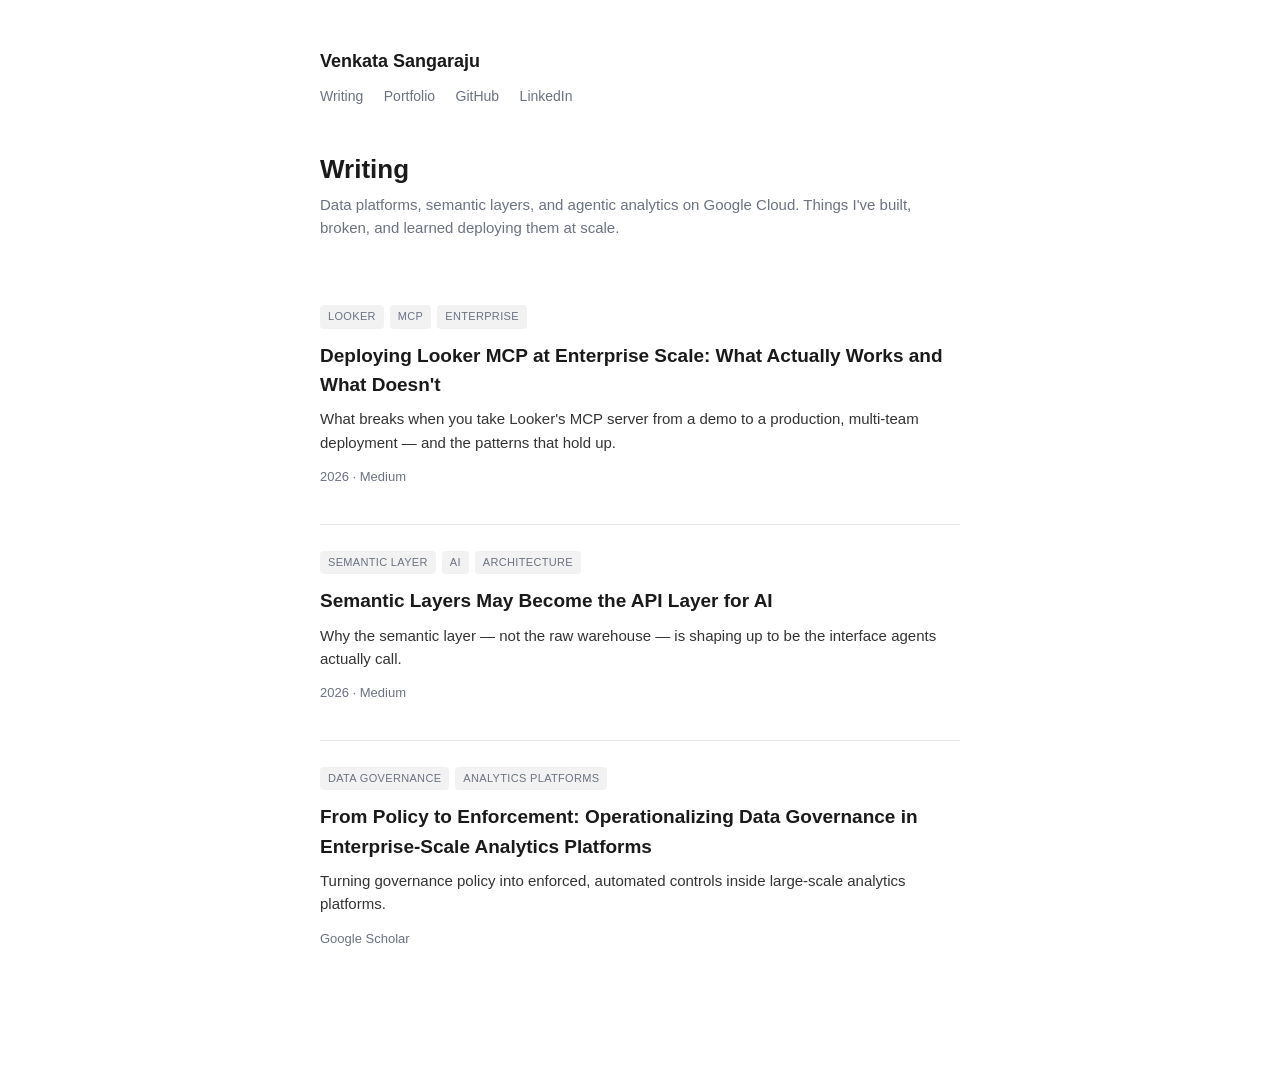
==== index.html @ 283d30bd "Initial site" ====
<!DOCTYPE html>
<html lang="en">
<head>
  <meta charset="UTF-8">
  <meta name="viewport" content="width=device-width, initial-scale=1">
  <title>Venkata Sangaraju</title>
  <link rel="stylesheet" href="style.css">
</head>
<body>

  <header class="site-header">
    <p class="name"><a href="index.html">Venkata Sangaraju</a></p>
    <nav class="site-nav">
      <a href="index.html">Writing</a>
      <a href="portfolio.html">Portfolio</a>
      <a href="https://github.com/YOUR_GITHUB_USERNAME">GitHub</a>
      <a href="https://linkedin.com/in/YOUR_LINKEDIN">LinkedIn</a>
    </nav>
  </header>

  <h1 class="page-title">Writing</h1>
  <p class="page-subtitle">Data platforms, semantic layers, and agentic analytics on Google Cloud. Things I've built, broken, and learned deploying them at scale.</p>

  <main>

    <div class="post">
      <div class="tags"><span>looker</span><span>mcp</span><span>enterprise</span></div>
      <h3><a href="https://medium.com/towards-artificial-intelligence/deploying-looker-mcp-at-enterprise-scale-what-actually-works-and-what-doesnt-a40dd4bab3f3" target="_blank" rel="noopener">Deploying Looker MCP at Enterprise Scale: What Actually Works and What Doesn't</a></h3>
      <p class="excerpt">What breaks when you take Looker's MCP server from a demo to a production, multi-team deployment — and the patterns that hold up.</p>
      <p class="meta">2026 · Medium</p>
    </div>

    <div class="post">
      <div class="tags"><span>semantic layer</span><span>ai</span><span>architecture</span></div>
      <h3><a href="https://medium.com/towards-artificial-intelligence/semantic-layers-may-become-the-api-layer-for-ai-8aac11345b25" target="_blank" rel="noopener">Semantic Layers May Become the API Layer for AI</a></h3>
      <p class="excerpt">Why the semantic layer — not the raw warehouse — is shaping up to be the interface agents actually call.</p>
      <p class="meta">2026 · Medium</p>
    </div>

    <div class="post">
      <div class="tags"><span>data governance</span><span>analytics platforms</span></div>
      <h3><a href="https://scholar.google.com/citations?user=N3pAzukAAAAJ&hl=en" target="_blank" rel="noopener">From Policy to Enforcement: Operationalizing Data Governance in Enterprise-Scale Analytics Platforms</a></h3>
      <p class="excerpt">Turning governance policy into enforced, automated controls inside large-scale analytics platforms.</p>
      <p class="meta">Google Scholar</p>
    </div>

    <!--
      TEMPLATE — copy this block for each new post, newest at the top.
      Point href either at an external link (Medium/dev.to/Scholar) or a local
      file like "posts/my-new-post.html" if you write it directly on this site.
    -->
    <!--
    <div class="post">
      <div class="tags"><span>tag1</span><span>tag2</span></div>
      <h3><a href="posts/my-new-post.html">Post Title</a></h3>
      <p class="excerpt">One or two sentence summary of the post.</p>
      <p class="meta">Month Year · read time</p>
    </div>
    -->

  </main>

</body>
</html>
---- style.css ----
:root {
  --text: #1a1a1a;
  --muted: #6b7280;
  --tag-bg: #f2f2f2;
  --border: #e5e7eb;
  --max-width: 680px;
}

* { box-sizing: border-box; }

body {
  font-family: -apple-system, BlinkMacSystemFont, "Segoe UI", Helvetica, Arial, sans-serif;
  color: var(--text);
  max-width: var(--max-width);
  margin: 0 auto;
  padding: 48px 20px 80px;
  line-height: 1.55;
}

header.site-header {
  margin-bottom: 40px;
}

header.site-header .name {
  font-size: 18px;
  font-weight: 700;
  margin: 0 0 8px;
}

header.site-header .name a {
  color: var(--text);
  text-decoration: none;
}

nav.site-nav a {
  color: var(--muted);
  text-decoration: none;
  margin-right: 16px;
  font-size: 14px;
}

nav.site-nav a:hover {
  color: var(--text);
  text-decoration: underline;
}

h1.page-title {
  font-size: 26px;
  margin: 32px 0 4px;
}

p.page-subtitle {
  color: var(--muted);
  font-size: 15px;
  margin: 0 0 40px;
}

.post {
  padding: 24px 0;
  border-bottom: 1px solid var(--border);
}

.post:last-child {
  border-bottom: none;
}

.tags {
  margin-bottom: 8px;
}

.tags span {
  display: inline-block;
  background: var(--tag-bg);
  color: var(--muted);
  font-size: 11px;
  text-transform: uppercase;
  letter-spacing: 0.03em;
  padding: 3px 8px;
  border-radius: 4px;
  margin-right: 6px;
  margin-bottom: 4px;
}

.post h3 {
  margin: 0 0 8px;
  font-size: 19px;
}

.post h3 a {
  color: var(--text);
  text-decoration: none;
}

.post h3 a:hover {
  text-decoration: underline;
}

.post p.excerpt {
  margin: 0 0 8px;
  color: #333;
  font-size: 15px;
}

.post .meta {
  color: var(--muted);
  font-size: 13px;
}

/* Single post page */
article.post-full h1 {
  font-size: 28px;
  margin-bottom: 8px;
}

article.post-full .meta {
  color: var(--muted);
  font-size: 13px;
  margin-bottom: 32px;
}

article.post-full p {
  font-size: 16px;
  margin-bottom: 20px;
}

a.back-link {
  display: inline-block;
  margin-top: 32px;
  font-size: 14px;
  color: var(--muted);
  text-decoration: none;
}

a.back-link:hover {
  text-decoration: underline;
}
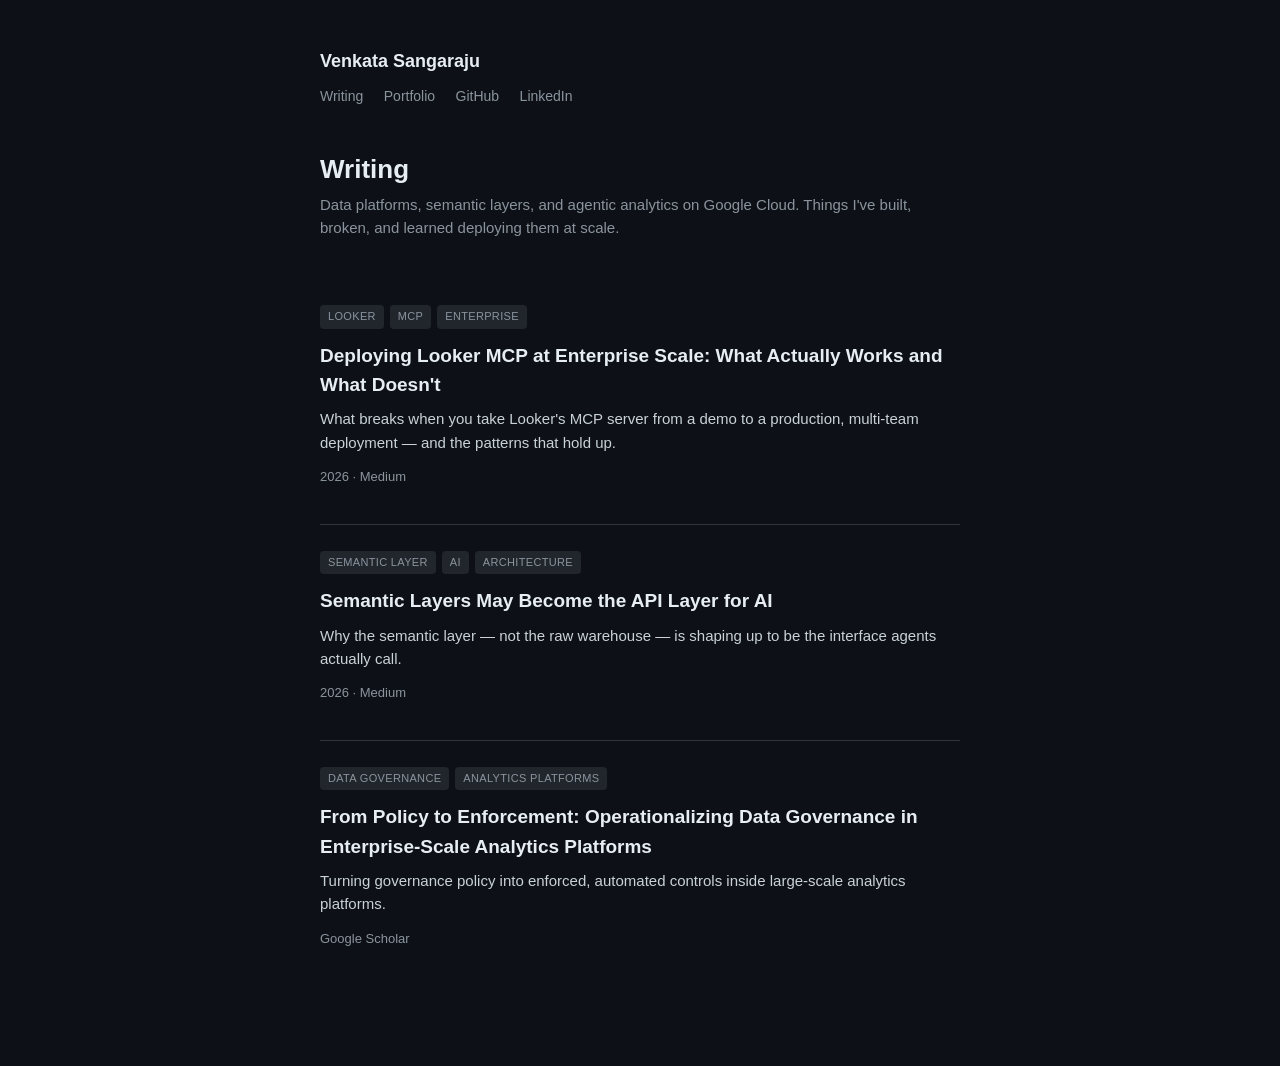
==== commit edebfd13: "Dark theme + real GitHub/LinkedIn links" ====
--- a/index.html
+++ b/index.html
@@ -13,8 +13,8 @@
     <nav class="site-nav">
       <a href="index.html">Writing</a>
       <a href="portfolio.html">Portfolio</a>
-      <a href="https://github.com/YOUR_GITHUB_USERNAME">GitHub</a>
-      <a href="https://linkedin.com/in/YOUR_LINKEDIN">LinkedIn</a>
+      <a href="https://github.com/sangaraju1988">GitHub</a>
+      <a href="https://www.linkedin.com/in/venkata-manikanta-sangaraju-114b0995/">LinkedIn</a>
     </nav>
   </header>
 
--- a/style.css
+++ b/style.css
@@ -1,8 +1,9 @@
 :root {
-  --text: #1a1a1a;
-  --muted: #6b7280;
-  --tag-bg: #f2f2f2;
-  --border: #e5e7eb;
+  --bg: #0d1117;
+  --text: #e6edf3;
+  --muted: #8b949e;
+  --tag-bg: #21262d;
+  --border: #30363d;
   --max-width: 680px;
 }
 
@@ -10,6 +11,7 @@
 
 body {
   font-family: -apple-system, BlinkMacSystemFont, "Segoe UI", Helvetica, Arial, sans-serif;
+  background: var(--bg);
   color: var(--text);
   max-width: var(--max-width);
   margin: 0 auto;
@@ -97,7 +99,7 @@
 
 .post p.excerpt {
   margin: 0 0 8px;
-  color: #333;
+  color: #c9d1d9;
   font-size: 15px;
 }
 
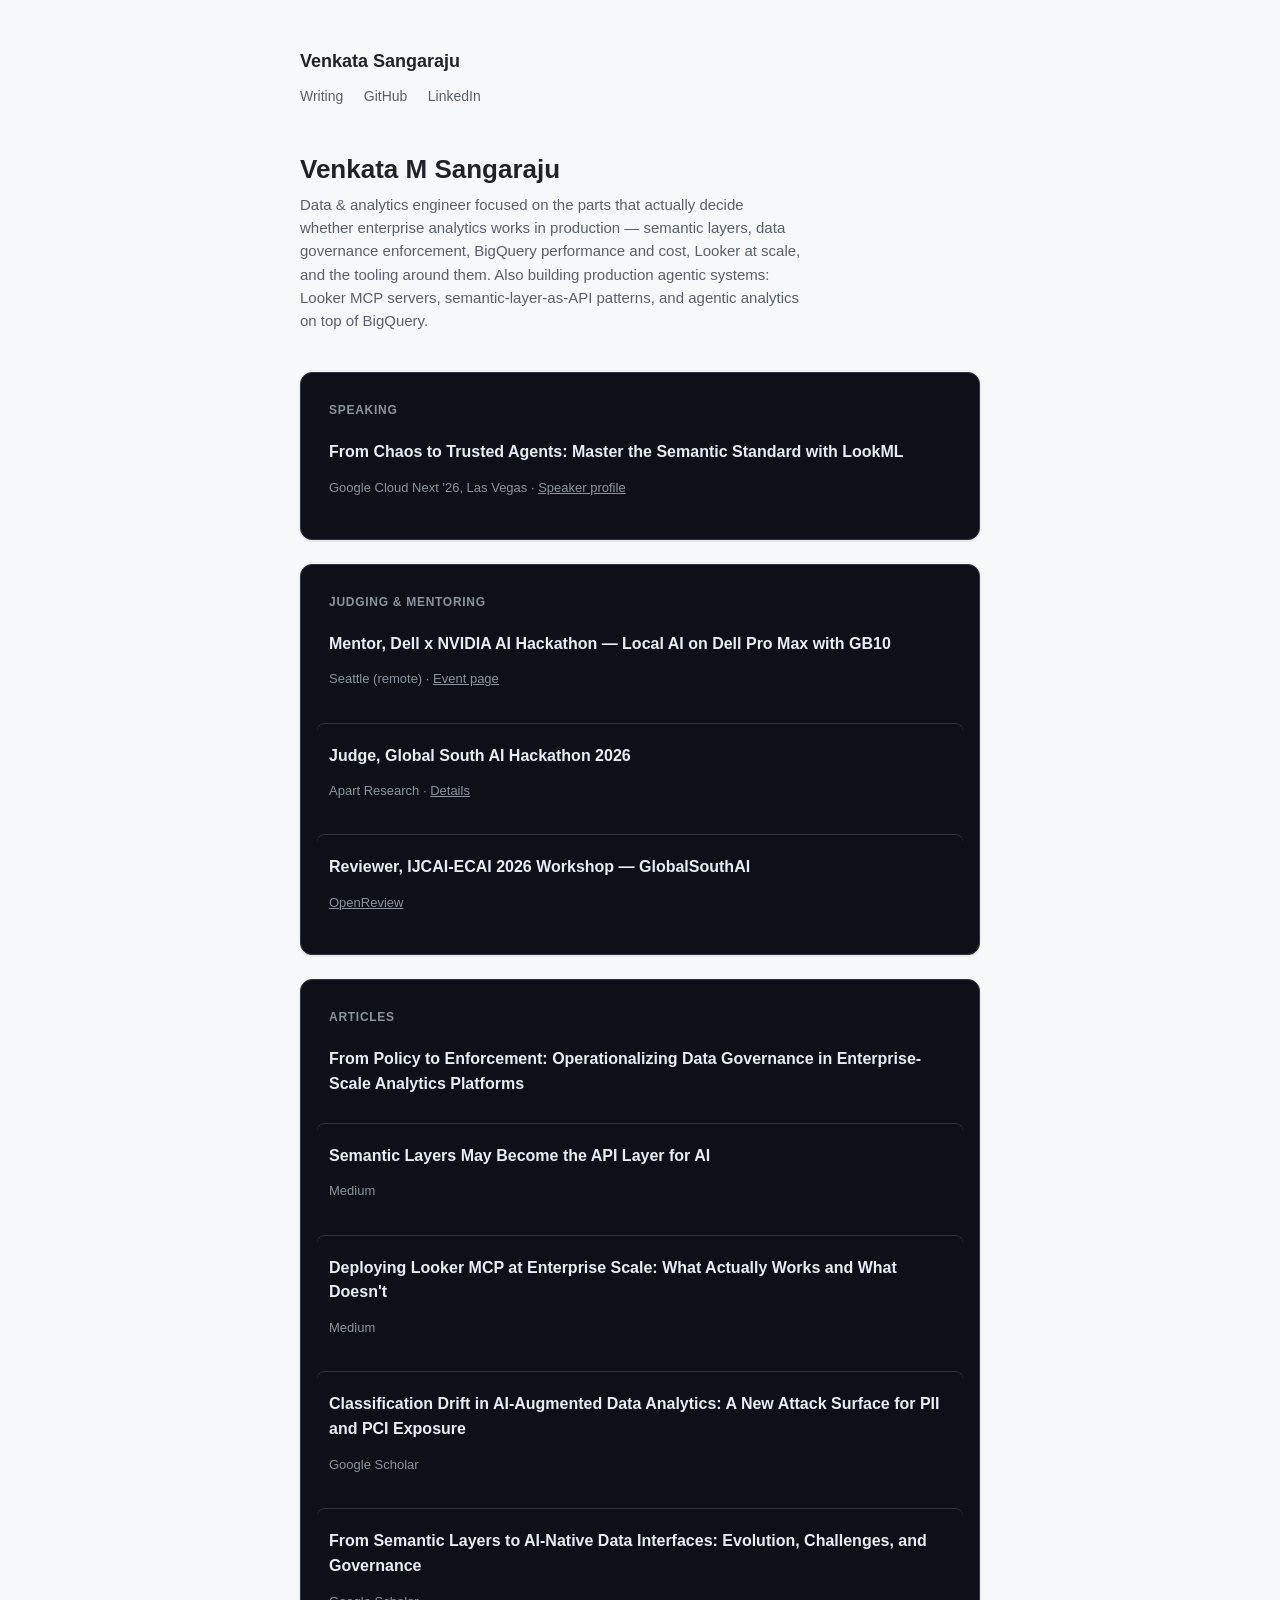
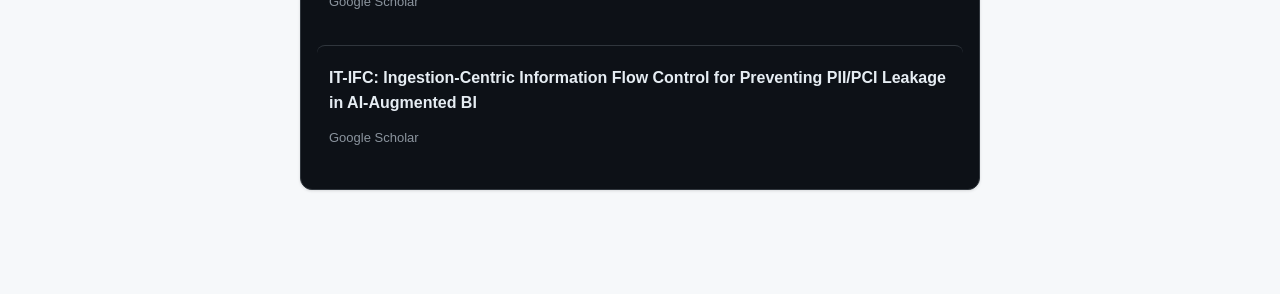
==== commit 91593574: "Light page, dark card tiles; portfolio becomes home; writing moves to writing.html" ====
--- a/index.html
+++ b/index.html
@@ -11,52 +11,67 @@
   <header class="site-header">
     <p class="name"><a href="index.html">Venkata Sangaraju</a></p>
     <nav class="site-nav">
-      <a href="index.html">Writing</a>
-      <a href="portfolio.html">Portfolio</a>
+      <a href="writing.html">Writing</a>
       <a href="https://github.com/sangaraju1988">GitHub</a>
       <a href="https://www.linkedin.com/in/venkata-manikanta-sangaraju-114b0995/">LinkedIn</a>
     </nav>
   </header>
 
-  <h1 class="page-title">Writing</h1>
-  <p class="page-subtitle">Data platforms, semantic layers, and agentic analytics on Google Cloud. Things I've built, broken, and learned deploying them at scale.</p>
+  <h1 class="page-title">Venkata M Sangaraju</h1>
+  <p class="page-bio">Data & analytics engineer focused on the parts that actually decide whether enterprise analytics works in production — semantic layers, data governance enforcement, BigQuery performance and cost, Looker at scale, and the tooling around them. Also building production agentic systems: Looker MCP servers, semantic-layer-as-API patterns, and agentic analytics on top of BigQuery.</p>
 
   <main>
 
-    <div class="post">
-      <div class="tags"><span>looker</span><span>mcp</span><span>enterprise</span></div>
-      <h3><a href="https://medium.com/towards-artificial-intelligence/deploying-looker-mcp-at-enterprise-scale-what-actually-works-and-what-doesnt-a40dd4bab3f3" target="_blank" rel="noopener">Deploying Looker MCP at Enterprise Scale: What Actually Works and What Doesn't</a></h3>
-      <p class="excerpt">What breaks when you take Looker's MCP server from a demo to a production, multi-team deployment — and the patterns that hold up.</p>
-      <p class="meta">2026 · Medium</p>
-    </div>
+    <section class="section">
+      <h2>Speaking</h2>
+      <div class="entry">
+        <p class="entry-title"><a href="https://www.googlecloudevents.com/next-vegas/session/3912242/from-chaos-to-trusted-agents-master-the-semantic-standard-with-lookml" target="_blank" rel="noopener">From Chaos to Trusted Agents: Master the Semantic Standard with LookML</a></p>
+        <p class="entry-meta">Google Cloud Next '26, Las Vegas · <a href="https://www.googlecloudevents.com/next-vegas/speaker/2180843/venkata-sangaraju?i=E29OwuXn0RFOE-Ka5caFkPRO3y85I3TA" target="_blank" rel="noopener">Speaker profile</a></p>
+      </div>
+    </section>
 
-    <div class="post">
-      <div class="tags"><span>semantic layer</span><span>ai</span><span>architecture</span></div>
-      <h3><a href="https://medium.com/towards-artificial-intelligence/semantic-layers-may-become-the-api-layer-for-ai-8aac11345b25" target="_blank" rel="noopener">Semantic Layers May Become the API Layer for AI</a></h3>
-      <p class="excerpt">Why the semantic layer — not the raw warehouse — is shaping up to be the interface agents actually call.</p>
-      <p class="meta">2026 · Medium</p>
-    </div>
+    <section class="section">
+      <h2>Judging &amp; Mentoring</h2>
+      <div class="entry">
+        <p class="entry-title">Mentor, Dell x NVIDIA AI Hackathon — Local AI on Dell Pro Max with GB10</p>
+        <p class="entry-meta">Seattle (remote) · <a href="https://builderbase.com/v2/event/dell-x-nvidia-ai-hackathon-seattle" target="_blank" rel="noopener">Event page</a></p>
+      </div>
+      <div class="entry">
+        <p class="entry-title">Judge, Global South AI Hackathon 2026</p>
+        <p class="entry-meta">Apart Research · <a href="https://apartresearch.com/sprints/global-south-ais-hackathon-2026-06-19-to-2026-06-21#:~:text=financial%20DevOps%20environments.-,Venkata%20Sangaraju,-Judge" target="_blank" rel="noopener">Details</a></p>
+      </div>
+      <div class="entry">
+        <p class="entry-title">Reviewer, IJCAI-ECAI 2026 Workshop — GlobalSouthAI</p>
+        <p class="entry-meta"><a href="https://openreview.net/group?id=ijcai.org/IJCAI-ECAI/2026/Workshop/GlobalSouthAI/Reviewers&referrer=%5BHomepage%5D(%2F)" target="_blank" rel="noopener">OpenReview</a></p>
+      </div>
+    </section>
 
-    <div class="post">
-      <div class="tags"><span>data governance</span><span>analytics platforms</span></div>
-      <h3><a href="https://scholar.google.com/citations?user=N3pAzukAAAAJ&hl=en" target="_blank" rel="noopener">From Policy to Enforcement: Operationalizing Data Governance in Enterprise-Scale Analytics Platforms</a></h3>
-      <p class="excerpt">Turning governance policy into enforced, automated controls inside large-scale analytics platforms.</p>
-      <p class="meta">Google Scholar</p>
-    </div>
-
-    <!--
-      TEMPLATE — copy this block for each new post, newest at the top.
-      Point href either at an external link (Medium/dev.to/Scholar) or a local
-      file like "posts/my-new-post.html" if you write it directly on this site.
-    -->
-    <!--
-    <div class="post">
-      <div class="tags"><span>tag1</span><span>tag2</span></div>
-      <h3><a href="posts/my-new-post.html">Post Title</a></h3>
-      <p class="excerpt">One or two sentence summary of the post.</p>
-      <p class="meta">Month Year · read time</p>
-    </div>
-    -->
+    <section class="section">
+      <h2>Articles</h2>
+      <div class="entry">
+        <p class="entry-title"><a href="https://scholar.google.com/citations?user=N3pAzukAAAAJ&hl=en#:~:text=From%20Policy%20to%20Enforcement%3A%20Operationalizing%20Data%20Governance%20in%20Enterprise%2DScale%20Analytics%20Platforms" target="_blank" rel="noopener">From Policy to Enforcement: Operationalizing Data Governance in Enterprise-Scale Analytics Platforms</a></p>
+      </div>
+      <div class="entry">
+        <p class="entry-title"><a href="https://medium.com/towards-artificial-intelligence/semantic-layers-may-become-the-api-layer-for-ai-8aac11345b25" target="_blank" rel="noopener">Semantic Layers May Become the API Layer for AI</a></p>
+        <p class="entry-meta">Medium</p>
+      </div>
+      <div class="entry">
+        <p class="entry-title"><a href="https://medium.com/towards-artificial-intelligence/deploying-looker-mcp-at-enterprise-scale-what-actually-works-and-what-doesnt-a40dd4bab3f3" target="_blank" rel="noopener">Deploying Looker MCP at Enterprise Scale: What Actually Works and What Doesn't</a></p>
+        <p class="entry-meta">Medium</p>
+      </div>
+      <div class="entry">
+        <p class="entry-title"><a href="https://scholar.google.com/citations?view_op=view_citation&hl=en&user=N3pAzukAAAAJ&citation_for_view=N3pAzukAAAAJ:qjMakFHDy7sC" target="_blank" rel="noopener">Classification Drift in AI-Augmented Data Analytics: A New Attack Surface for PII and PCI Exposure</a></p>
+        <p class="entry-meta">Google Scholar</p>
+      </div>
+      <div class="entry">
+        <p class="entry-title"><a href="https://scholar.google.com/citations?view_op=view_citation&hl=en&user=N3pAzukAAAAJ&citation_for_view=N3pAzukAAAAJ:u5HHmVD_uO8C" target="_blank" rel="noopener">From Semantic Layers to AI-Native Data Interfaces: Evolution, Challenges, and Governance</a></p>
+        <p class="entry-meta">Google Scholar</p>
+      </div>
+      <div class="entry">
+        <p class="entry-title"><a href="https://scholar.google.com/citations?view_op=view_citation&hl=en&user=N3pAzukAAAAJ&citation_for_view=N3pAzukAAAAJ:UeHWp8X0CEIC" target="_blank" rel="noopener">IT-IFC: Ingestion-Centric Information Flow Control for Preventing PII/PCI Leakage in AI-Augmented BI</a></p>
+        <p class="entry-meta">Google Scholar</p>
+      </div>
+    </section>
 
   </main>
 
--- a/style.css
+++ b/style.css
@@ -1,18 +1,25 @@
 :root {
-  --bg: #0d1117;
-  --text: #e6edf3;
-  --muted: #8b949e;
+  --page-bg: #f6f8fa;
+  --page-text: #1f2328;
+  --page-muted: #57606a;
+  --page-border: #d0d7de;
+
+  --card-bg: #0d1117;
+  --card-hover: #161b22;
+  --card-text: #e6edf3;
+  --card-muted: #8b949e;
+  --card-border: #30363d;
   --tag-bg: #21262d;
-  --border: #30363d;
-  --max-width: 680px;
+
+  --max-width: 720px;
 }
 
 * { box-sizing: border-box; }
 
 body {
   font-family: -apple-system, BlinkMacSystemFont, "Segoe UI", Helvetica, Arial, sans-serif;
-  background: var(--bg);
-  color: var(--text);
+  background: var(--page-bg);
+  color: var(--page-text);
   max-width: var(--max-width);
   margin: 0 auto;
   padding: 48px 20px 80px;
@@ -30,50 +37,62 @@
 }
 
 header.site-header .name a {
-  color: var(--text);
+  color: var(--page-text);
   text-decoration: none;
 }
 
 nav.site-nav a {
-  color: var(--muted);
+  color: var(--page-muted);
   text-decoration: none;
   margin-right: 16px;
   font-size: 14px;
 }
 
 nav.site-nav a:hover {
-  color: var(--text);
+  color: var(--page-text);
   text-decoration: underline;
 }
 
 h1.page-title {
   font-size: 26px;
   margin: 32px 0 4px;
-}
-
-p.page-subtitle {
-  color: var(--muted);
+  color: var(--page-text);
+}
+
+p.page-subtitle,
+p.page-bio {
+  color: var(--page-muted);
   font-size: 15px;
   margin: 0 0 40px;
-}
+  max-width: 60ch;
+}
+
+/* ---- Cards: used for both blog post previews (Writing) and
+   portfolio sections (Home) — dark tiles on the light page ---- */
 
 .post {
-  padding: 24px 0;
-  border-bottom: 1px solid var(--border);
-}
-
-.post:last-child {
-  border-bottom: none;
+  background: var(--card-bg);
+  border: 1px solid var(--card-border);
+  border-radius: 12px;
+  padding: 24px 24px;
+  margin-bottom: 20px;
+  box-shadow: 0 1px 3px rgba(0, 0, 0, 0.12);
+  transition: box-shadow 0.15s ease, transform 0.15s ease;
+}
+
+.post:hover {
+  box-shadow: 0 4px 10px rgba(0, 0, 0, 0.18);
+  transform: translateY(-1px);
 }
 
 .tags {
-  margin-bottom: 8px;
+  margin-bottom: 10px;
 }
 
 .tags span {
   display: inline-block;
   background: var(--tag-bg);
-  color: var(--muted);
+  color: var(--card-muted);
   font-size: 11px;
   text-transform: uppercase;
   letter-spacing: 0.03em;
@@ -89,7 +108,7 @@
 }
 
 .post h3 a {
-  color: var(--text);
+  color: var(--card-text);
   text-decoration: none;
 }
 
@@ -104,18 +123,19 @@
 }
 
 .post .meta {
-  color: var(--muted);
+  color: var(--card-muted);
   font-size: 13px;
 }
 
-/* Single post page */
+/* Single post reading page — plain, light, optimized for reading */
 article.post-full h1 {
   font-size: 28px;
   margin-bottom: 8px;
+  color: var(--page-text);
 }
 
 article.post-full .meta {
-  color: var(--muted);
+  color: var(--page-muted);
   font-size: 13px;
   margin-bottom: 32px;
 }
@@ -123,16 +143,82 @@
 article.post-full p {
   font-size: 16px;
   margin-bottom: 20px;
+  color: var(--page-text);
 }
 
 a.back-link {
   display: inline-block;
   margin-top: 32px;
   font-size: 14px;
-  color: var(--muted);
+  color: var(--page-muted);
   text-decoration: none;
 }
 
 a.back-link:hover {
   text-decoration: underline;
 }
+
+/* Home / portfolio sections */
+.section {
+  background: var(--card-bg);
+  border: 1px solid var(--card-border);
+  border-radius: 12px;
+  padding: 28px 28px 8px;
+  margin-bottom: 24px;
+  box-shadow: 0 1px 3px rgba(0, 0, 0, 0.12);
+}
+
+.section h2 {
+  font-size: 12px;
+  font-weight: 700;
+  text-transform: uppercase;
+  letter-spacing: 0.06em;
+  color: var(--card-muted);
+  margin: 0 0 4px;
+}
+
+.entry {
+  padding: 20px 12px;
+  margin: 0 -12px;
+  border-top: 1px solid var(--card-border);
+  border-radius: 8px;
+  transition: background 0.15s ease;
+}
+
+.section h2 + .entry {
+  border-top: none;
+  padding-top: 16px;
+}
+
+.entry:hover {
+  background: var(--card-hover);
+}
+
+.entry .entry-title {
+  font-size: 16px;
+  font-weight: 600;
+  margin: 0 0 6px;
+  color: var(--card-text);
+}
+
+.entry .entry-title a {
+  color: var(--card-text);
+  text-decoration: none;
+}
+
+.entry .entry-title a:hover {
+  text-decoration: underline;
+}
+
+.entry .entry-meta {
+  color: var(--card-muted);
+  font-size: 13px;
+}
+
+.entry .entry-meta a {
+  color: var(--card-muted);
+}
+
+.entry .entry-meta a:hover {
+  color: var(--card-text);
+}
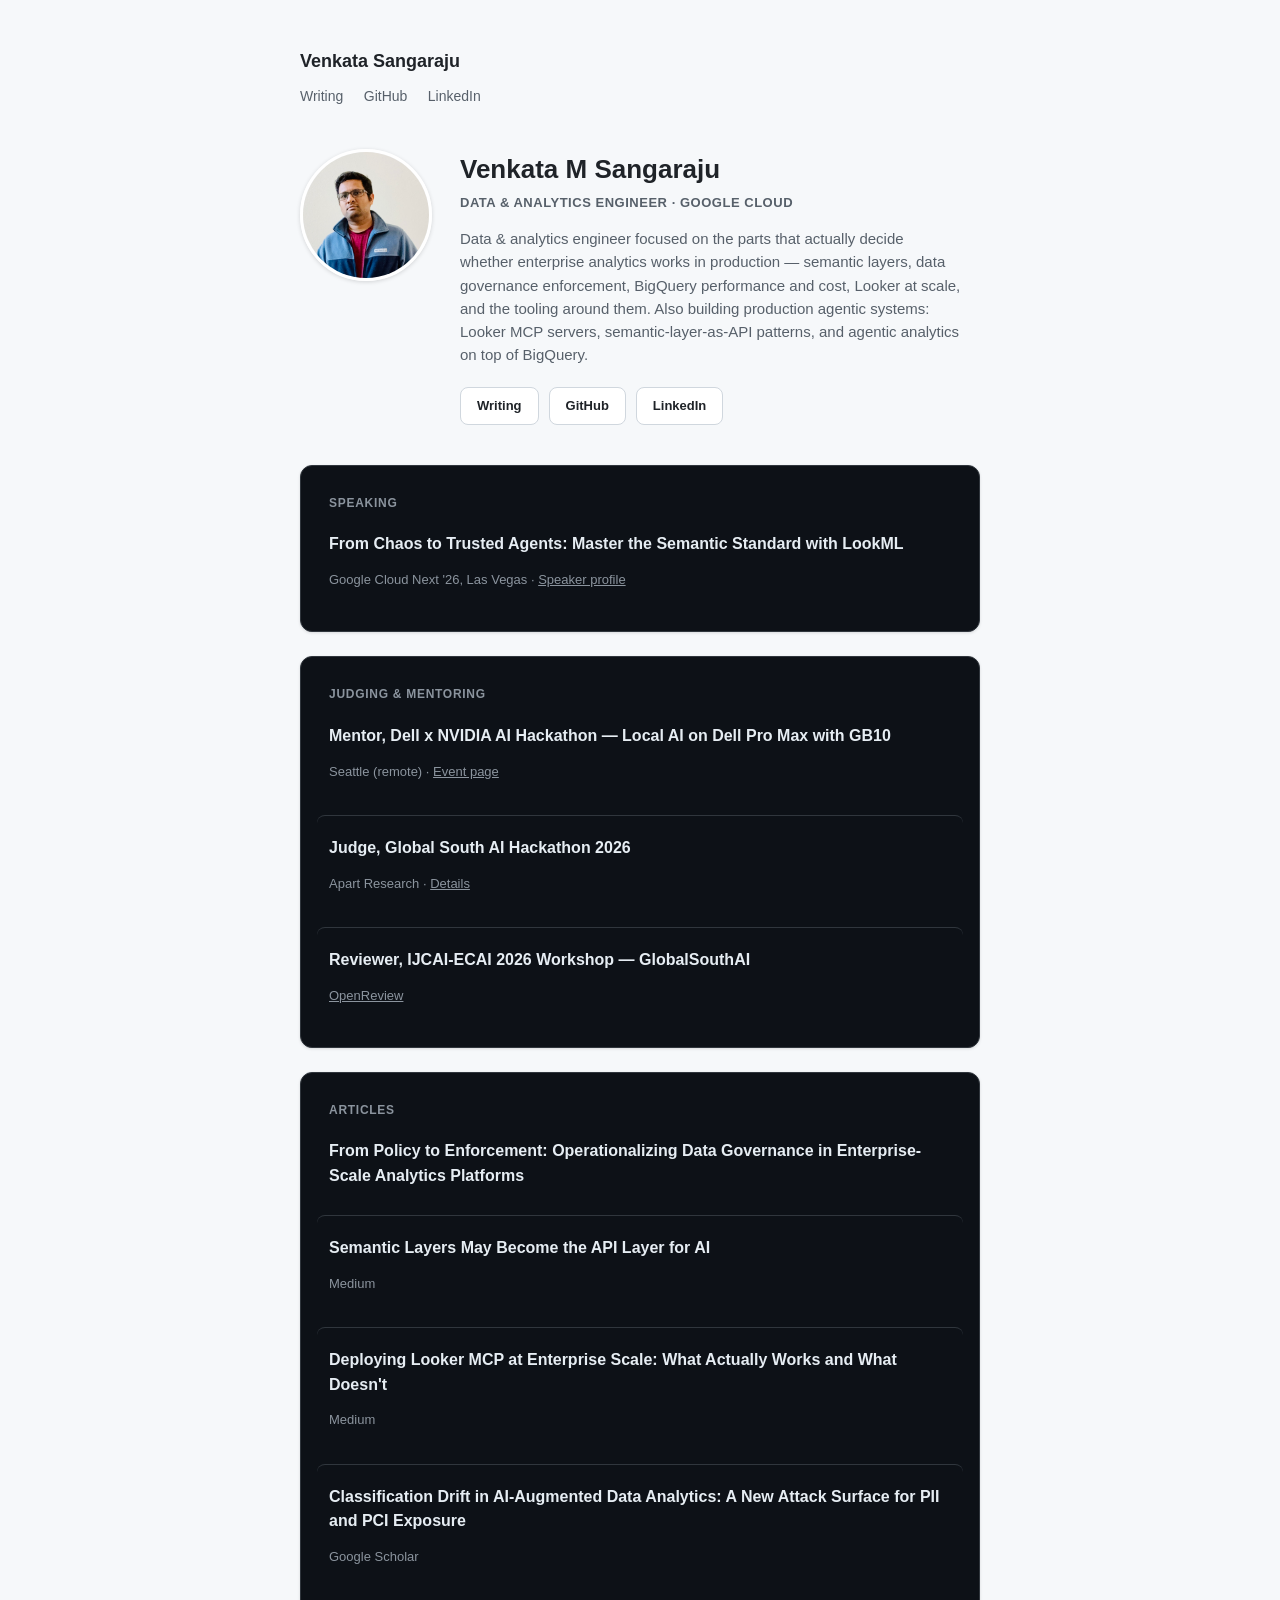
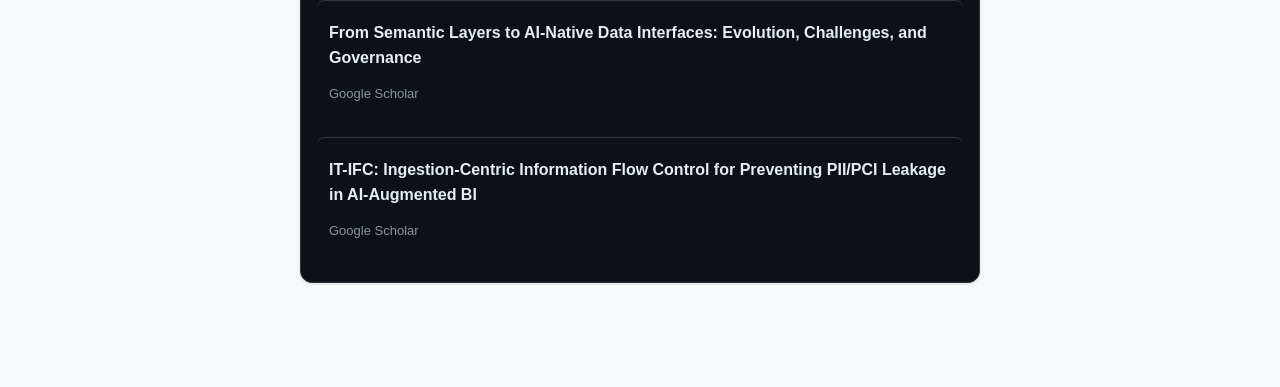
==== commit f53fc3ca: "Add hero section with photo, tagline, and quick links" ====
--- a/index.html
+++ b/index.html
@@ -17,8 +17,19 @@
     </nav>
   </header>
 
-  <h1 class="page-title">Venkata M Sangaraju</h1>
-  <p class="page-bio">Data & analytics engineer focused on the parts that actually decide whether enterprise analytics works in production — semantic layers, data governance enforcement, BigQuery performance and cost, Looker at scale, and the tooling around them. Also building production agentic systems: Looker MCP servers, semantic-layer-as-API patterns, and agentic analytics on top of BigQuery.</p>
+  <section class="hero">
+    <img class="avatar" src="assets/profile.jpg" alt="Venkata Sangaraju">
+    <div class="hero-text">
+      <h1 class="page-title">Venkata M Sangaraju</h1>
+      <p class="hero-tagline">Data & Analytics Engineer · Google Cloud</p>
+      <p class="page-bio">Data & analytics engineer focused on the parts that actually decide whether enterprise analytics works in production — semantic layers, data governance enforcement, BigQuery performance and cost, Looker at scale, and the tooling around them. Also building production agentic systems: Looker MCP servers, semantic-layer-as-API patterns, and agentic analytics on top of BigQuery.</p>
+      <div class="hero-links">
+        <a href="writing.html">Writing</a>
+        <a href="https://github.com/sangaraju1988" target="_blank" rel="noopener">GitHub</a>
+        <a href="https://www.linkedin.com/in/venkata-manikanta-sangaraju-114b0995/" target="_blank" rel="noopener">LinkedIn</a>
+      </div>
+    </div>
+  </section>
 
   <main>
 
--- a/style.css
+++ b/style.css
@@ -65,6 +65,84 @@
   font-size: 15px;
   margin: 0 0 40px;
   max-width: 60ch;
+}
+
+/* Hero (Home page only): photo + name + tagline + bio + CTA buttons */
+.hero {
+  display: flex;
+  align-items: flex-start;
+  gap: 28px;
+  margin-bottom: 8px;
+}
+
+.hero .avatar {
+  width: 132px;
+  height: 132px;
+  border-radius: 50%;
+  object-fit: cover;
+  border: 3px solid #ffffff;
+  box-shadow: 0 1px 4px rgba(0, 0, 0, 0.15);
+  flex-shrink: 0;
+}
+
+.hero-text {
+  flex: 1;
+  min-width: 0;
+}
+
+.hero-text .page-title {
+  margin: 0 0 4px;
+}
+
+.hero-tagline {
+  color: var(--page-muted);
+  font-weight: 600;
+  font-size: 13px;
+  text-transform: uppercase;
+  letter-spacing: 0.04em;
+  margin: 0 0 14px;
+}
+
+.hero-text .page-bio {
+  margin: 0 0 20px;
+}
+
+.hero-links {
+  display: flex;
+  flex-wrap: wrap;
+  gap: 10px;
+  margin: 0 0 32px;
+}
+
+.hero-links a {
+  display: inline-block;
+  padding: 8px 16px;
+  border: 1px solid var(--page-border);
+  border-radius: 8px;
+  background: #ffffff;
+  color: var(--page-text);
+  text-decoration: none;
+  font-size: 13px;
+  font-weight: 600;
+  transition: background 0.15s ease, color 0.15s ease, border-color 0.15s ease;
+}
+
+.hero-links a:hover {
+  background: var(--card-bg);
+  color: var(--card-text);
+  border-color: var(--card-bg);
+}
+
+@media (max-width: 520px) {
+  .hero {
+    flex-direction: column;
+    align-items: center;
+    text-align: center;
+  }
+
+  .hero-links {
+    justify-content: center;
+  }
 }
 
 /* ---- Cards: used for both blog post previews (Writing) and
